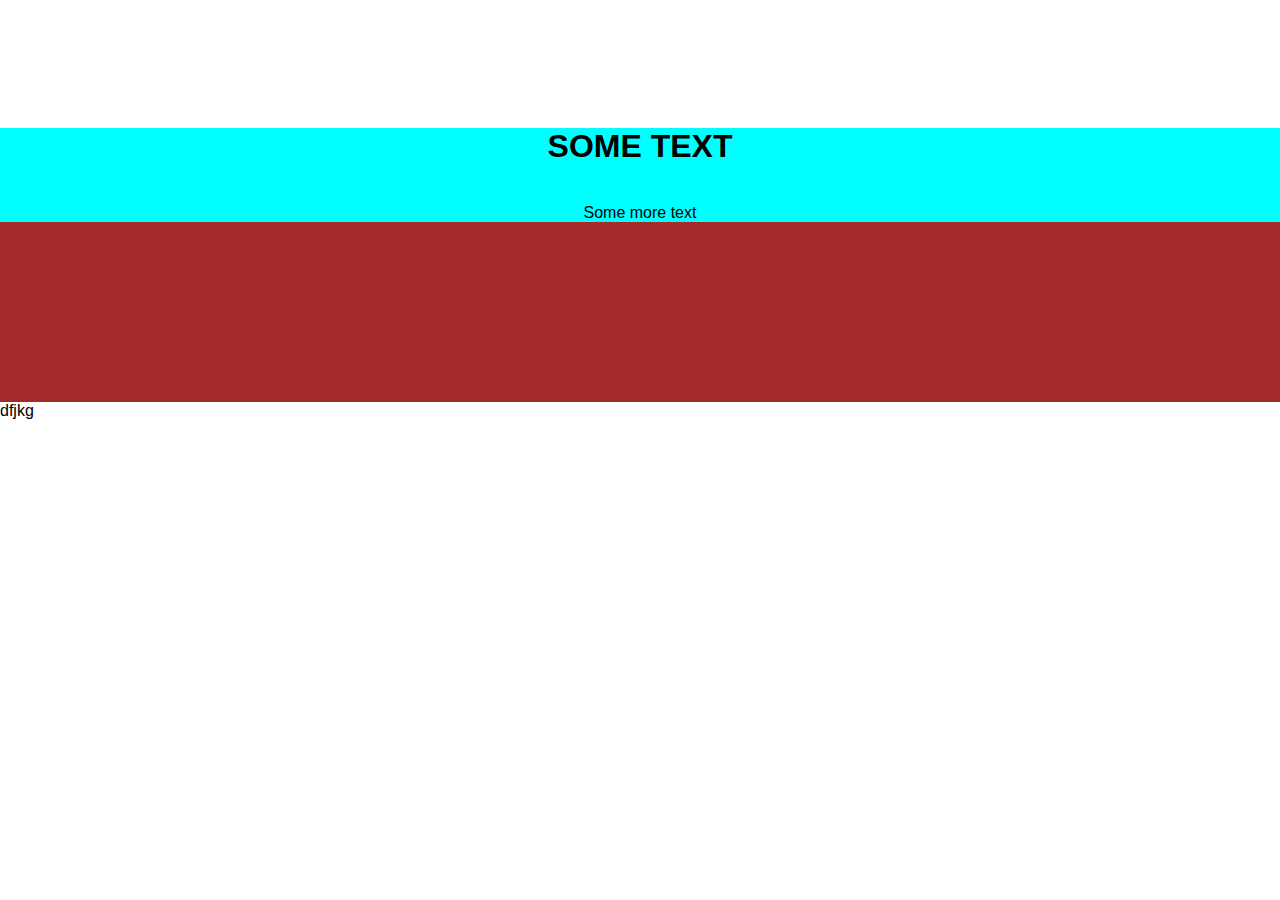
==== index.html @ 2dd83f29 "files upload" ====
<!doctype html>
<html class="no-js" lang="en" dir="ltr">

<head>
    <meta charset="utf-8">
    <meta http-equiv="x-ua-compatible" content="ie=edge">
    <meta name="viewport" content="width=device-width, initial-scale=1.0">
    <title>Sample Project</title>
    <link rel="stylesheet" href="css/normalize.css">
    <link rel="stylesheet" href="css/foundation.css">
    <link rel="stylesheet" href="css/app.css">
</head>

<body>

    <div class=" small-12 columns">
        <div class="centerhome row">
          
           <div class="small-4 small-offset-4 columns"><span> <h1> SOME TEXT</h1> <br> Some more text</span></div>
          
        </div>
        <div class="trial row">

        </div>
        <div class="btmenulink small-1 small-offset-11 columns " >dfjkg</div>
    </div>

    <script src="js/vendor/jquery.js"></script>
    <script src="js/vendor/what-input.js"></script>
    <script src="js/vendor/foundation.js"></script>
    <script src="js/app.js"></script>
</body>

</html>
---- css/app.css ----
.centerhome{
    text-align: center;
margin-top: 10%;
    background-color: aqua;
}; 
.btmenulink.small-1.small-offset-11.columns {
    color: red;
}
.trial{
    height: 180px;
    background-color: brown;
}

@media only screen and (max-width: 768px) {
    .centerhome {
        margin-top: 30%;
    }
}
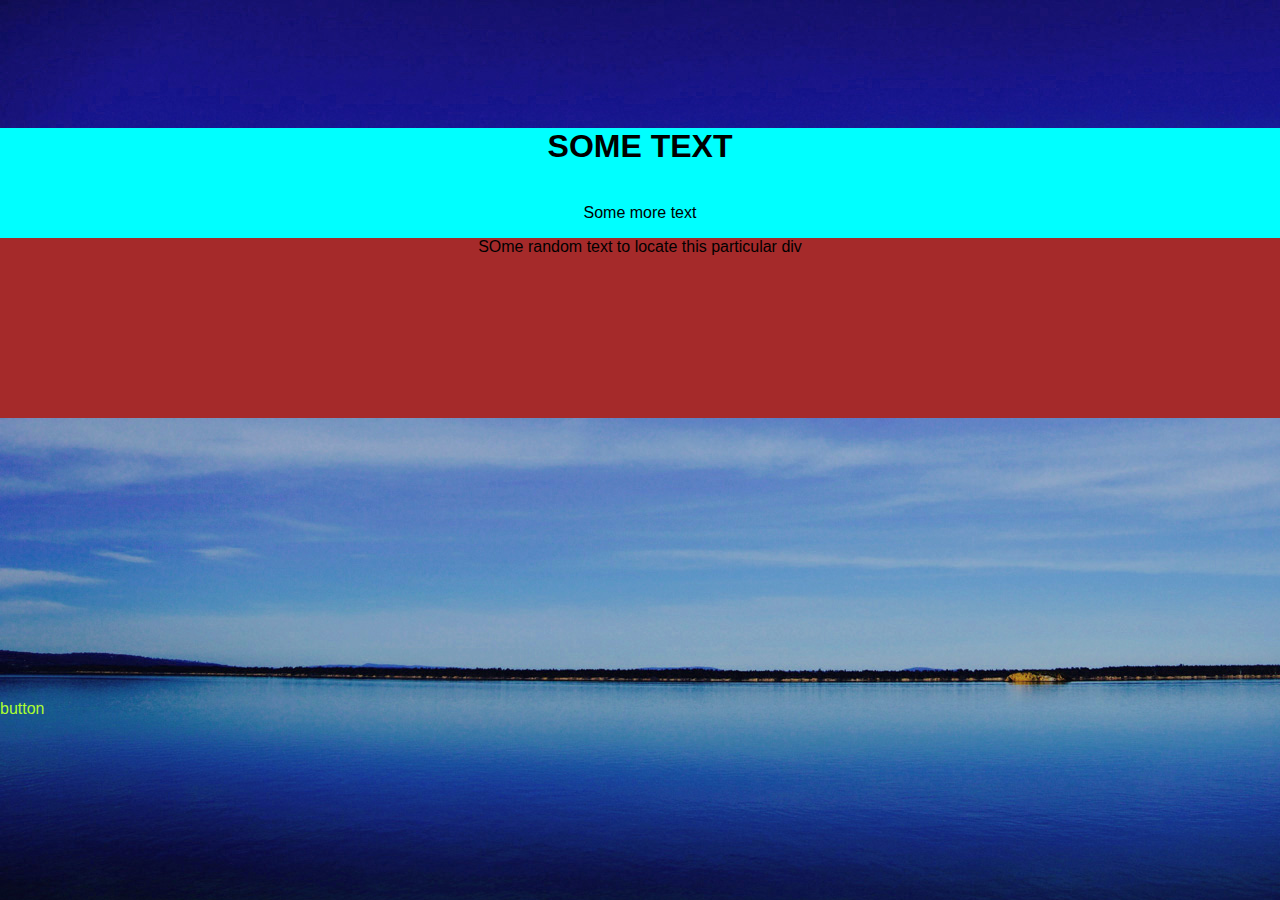
==== commit c7b97fbc: "index page complete!" ====
--- a/index.html
+++ b/index.html
@@ -13,16 +13,18 @@
 
 <body>
 
-    <div class=" small-12 columns">
-        <div class="centerhome row">
-          
-           <div class="small-4 small-offset-4 columns"><span> <h1> SOME TEXT</h1> <br> Some more text</span></div>
-          
+    <div class="container small-12 columns">
+        <div class=" centerhome row">
+            <div class="small-12 large-6 columns">
+                <div class="small-4 small-offset-4 columns"><span> <h1> SOME TEXT</h1> <br> Some more text</span></div>
+            </div>
+            <div class=" trial small-12 large-6 columns">
+                <p>SOme random text to locate this particular div</p>
+            </div>
         </div>
-        <div class="trial row">
-
+        <div class="small-12 columns" id="btn">
+            <div class="btmenulink small-1 small-offset-11 columns ">button</div>
         </div>
-        <div class="btmenulink small-1 small-offset-11 columns " >dfjkg</div>
     </div>
 
     <script src="js/vendor/jquery.js"></script>
--- a/css/app.css
+++ b/css/app.css
@@ -1,18 +1,30 @@
-.centerhome{
+.centerhome {
     text-align: center;
-margin-top: 10%;
+    margin-top: 10%;
     background-color: aqua;
-}; 
-.btmenulink.small-1.small-offset-11.columns {
-    color: red;
 }
-.trial{
+
+#btn{
+    margin-top: 22%;
+    color: greenyellow;
+}
+
+.trial {
     height: 180px;
     background-color: brown;
 }
 
-@media only screen and (max-width: 768px) {
-    .centerhome {
-        margin-top: 30%;
-    }
-}+.center{
+    text-align: center;
+    margin-top: 10%;
+}
+.width{
+    width: 20%;
+}
+.column{
+    text-align: center;
+    color: floralwhite;
+}
+body{
+    background-image: url(../img/1.jpg);
+}
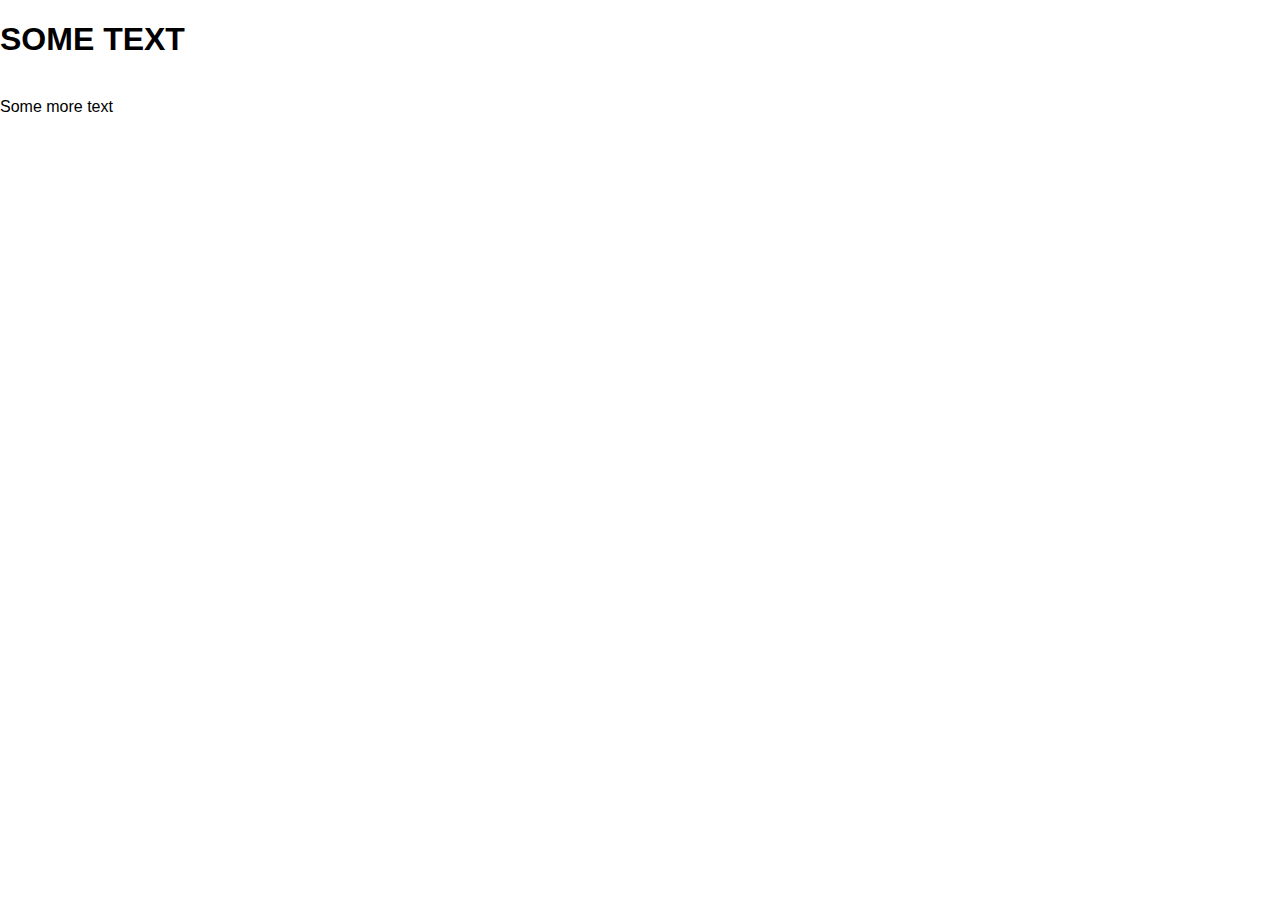
==== commit 03d8e42c: "new index add" ====
--- a/index.html
+++ b/index.html
@@ -13,17 +13,14 @@
 
 <body>
 
-    <div class="container small-12 columns">
-        <div class=" centerhome row">
-            <div class="small-12 large-6 columns">
-                <div class="small-4 small-offset-4 columns"><span> <h1> SOME TEXT</h1> <br> Some more text</span></div>
-            </div>
-            <div class=" trial small-12 large-6 columns">
-                <p>SOme random text to locate this particular div</p>
-            </div>
+    <div class=" small-12 columns">
+        <div class="centerhome row">
+
+           <div class="small-4 small-offset-4 columns"><span> <h1> SOME TEXT</h1> <br> Some more text</span></div>
+
         </div>
-        <div class="small-12 columns" id="btn">
-            <div class="btmenulink small-1 small-offset-11 columns ">button</div>
+        <div class="trial row">
+
         </div>
     </div>
 
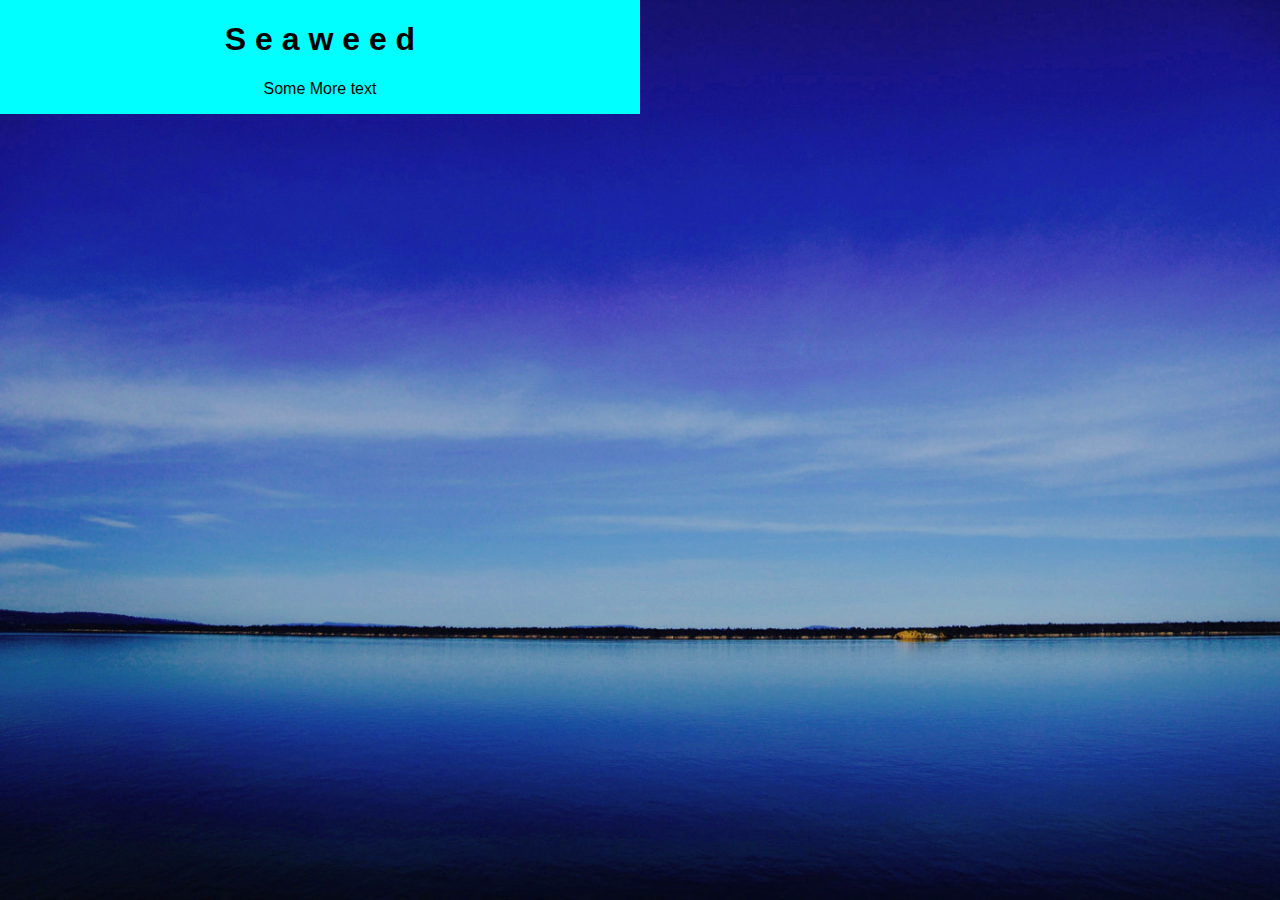
==== commit 92b5e308: "add proper image css" ====
--- a/index.html
+++ b/index.html
@@ -12,21 +12,38 @@
 </head>
 
 <body>
+    <div class="bck ">
 
-    <div class=" small-12 columns">
-        <div class="centerhome row">
 
-           <div class="small-4 small-offset-4 columns"><span> <h1> SOME TEXT</h1> <br> Some more text</span></div>
+<img src="img/1.jpg" alt="" class="bckimage" />
 
+    <div class="  bckmid container small-12 columns">
+        <div class="mdtext centerhome row">
+            <h1 class="landing-header__title" aria-label="Seaweed">
+                <span>S</span>
+                <span>e</span>
+                <span>a</span>
+                <span>w</span>
+                <span>e</span>
+                <span>e</span>
+                <span>d</span>
+            </h1>
+            <p>
+                Some More text
+            </p>
         </div>
-        <div class="trial row">
 
-        </div>
     </div>
-
+    <div class="small-12 columns" id="btn">
+        <div class="btmenulink small-1 small-offset-11 columns ">button</div>
+    </div>
+</div>
     <script src="js/vendor/jquery.js"></script>
     <script src="js/vendor/what-input.js"></script>
     <script src="js/vendor/foundation.js"></script>
+    <script src="js/howler.min.js"></script>
+    <script src="js/imagesloaded.pkgd.min.js"></script>
+    <script src="js/main.js"></script>
     <script src="js/app.js"></script>
 </body>
 
--- a/css/app.css
+++ b/css/app.css
@@ -0,0 +1,63 @@
+.centerhome {
+    text-align: center;
+   position: absolute;
+   margin-top: auto;
+   margin-left: auto;
+   width:100px;
+
+    background-color: aqua;
+}
+
+#btn{
+    margin-top: 22%;
+    color: greenyellow;
+}
+
+.trial {
+    height: 180px;
+    background-color: brown;
+}
+
+.center{
+    text-align: center;
+    margin-top: 10%;
+}
+.width{
+    width: 20%;
+}
+.column{
+    text-align: center;
+    color: floralwhite;
+}
+.bck{
+    position: relative;
+     text-align:center;
+}
+.bckmid{
+  display: table;
+   margin-right: auto;
+   margin-left: auto;
+
+}
+.mdtext{
+    left: 0;
+    position:absolute;
+    text-align:center;
+    top: 0;
+    width: 100%;
+    text-align: center;
+    width: 50%;
+  margin: 0 auto;
+}
+.bckimage{
+   display: block;
+   position: absolute;
+   overflow: hidden;
+
+   pointer-events: none;
+      width: auto;
+      height: auto;
+      width: 100%;
+      height: 100vh;
+      background-repeat: no-repeat;
+}
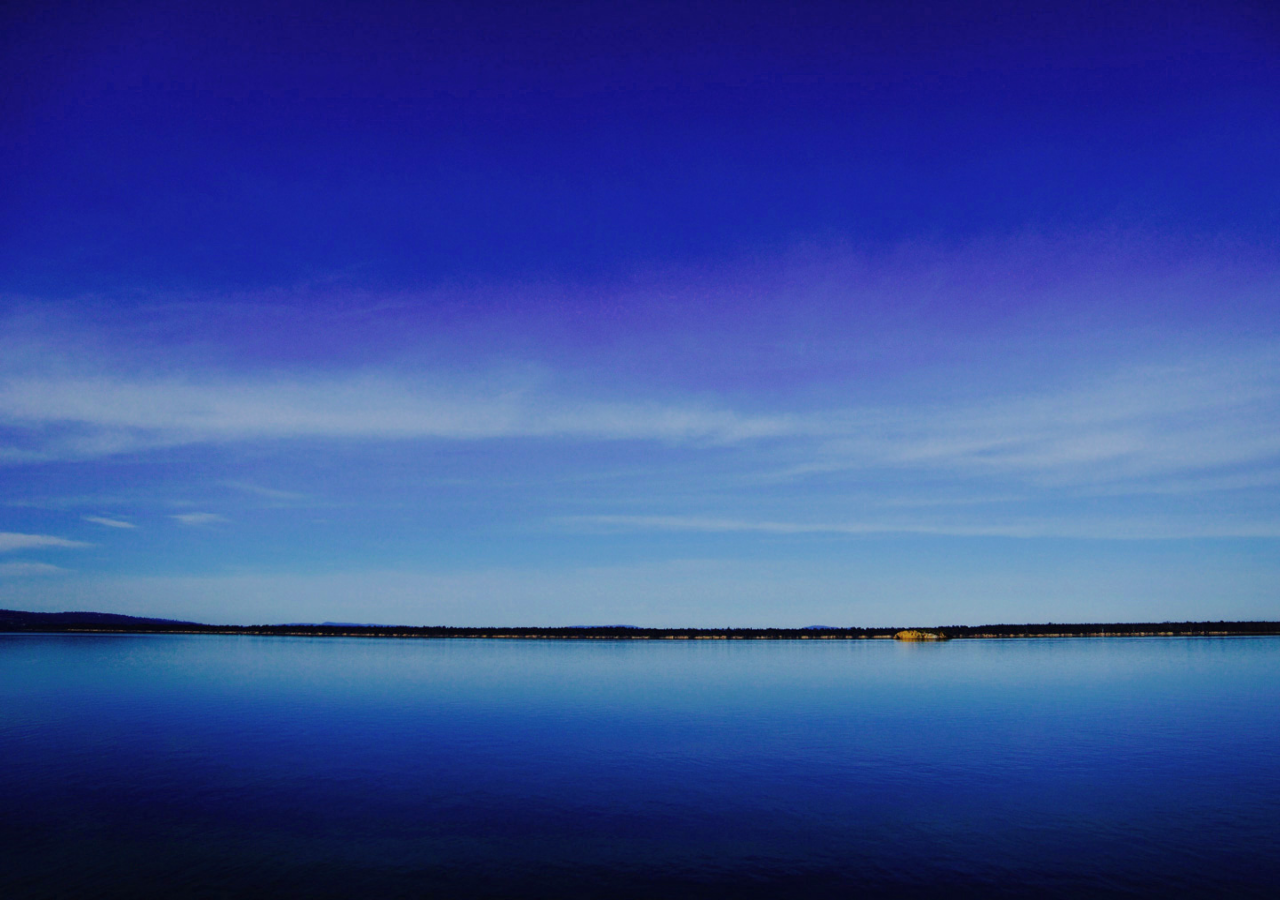
==== commit b800a34b: "sort out index.html" ====
--- a/index.html
+++ b/index.html
@@ -1,50 +1,58 @@
 <!doctype html>
 <html class="no-js" lang="en" dir="ltr">
 
-<head>
-    <meta charset="utf-8">
-    <meta http-equiv="x-ua-compatible" content="ie=edge">
-    <meta name="viewport" content="width=device-width, initial-scale=1.0">
-    <title>Sample Project</title>
-    <link rel="stylesheet" href="css/normalize.css">
-    <link rel="stylesheet" href="css/foundation.css">
-    <link rel="stylesheet" href="css/app.css">
-</head>
+    <head>
+        <meta charset="utf-8">
+        <meta http-equiv="x-ua-compatible" content="ie=edge">
+        <meta name="viewport" content="width=device-width, initial-scale=1.0">
+        <title>Sample Project</title>
+        <link rel="stylesheet" href="css/normalize.css">
+        <link rel="stylesheet" href="css/foundation.css">
+        <link rel="stylesheet" href="css/app.css">
+    </head>
 
-<body>
-    <div class="bck ">
+    <body>
+
+        <div class="bck ">
+
+            <img src="img/1.jpg" alt="" class="bckimage"/>
+
+            <div class="bckmid container small-12 columns">
+
+                <header class="landing-header">
+                    <h1 class="landing-header__title" aria-label="Seaweed">
+                        <span>S</span>
+                        <span>o</span>
+                        <span>m</span>
+                        <span>e</span>
+                        <span>t</span>
+                        <span>e</span>
+                        <span>x</span>
+                        <span>t</span>
+                    </h1>
+                    <p class="landing-header__tagline">Some other text</p>
+                </header>
 
 
-<img src="img/1.jpg" alt="" class="bckimage" />
-
-    <div class="  bckmid container small-12 columns">
-        <div class="mdtext centerhome row">
-            <h1 class="landing-header__title" aria-label="Seaweed">
-                <span>S</span>
-                <span>e</span>
-                <span>a</span>
-                <span>w</span>
-                <span>e</span>
-                <span>e</span>
-                <span>d</span>
-            </h1>
-            <p>
-                Some More text
-            </p>
+            </div>
+            <div class="small-12 columns" id="btn">
+                <div class="btmenulink small-1 small-offset-11 columns ">button</div>
+            </div>
+            <div class="loader">
+                <svg class="loader__img" viewBox="0 0 100 100" width="100px" height="100px">
+                    <circle class="loader__circle" cx="22.8" cy="77.6" r="16.5"/>
+                    <circle class="loader__circle" cx="52.2" cy="82.9" r="6.5"/>
+                    <circle class="loader__circle" cx="79.8" cy="69.8" r="13.1"/>
+                </svg>
+            </div>
         </div>
-
-    </div>
-    <div class="small-12 columns" id="btn">
-        <div class="btmenulink small-1 small-offset-11 columns ">button</div>
-    </div>
-</div>
-    <script src="js/vendor/jquery.js"></script>
-    <script src="js/vendor/what-input.js"></script>
-    <script src="js/vendor/foundation.js"></script>
-    <script src="js/howler.min.js"></script>
-    <script src="js/imagesloaded.pkgd.min.js"></script>
-    <script src="js/main.js"></script>
-    <script src="js/app.js"></script>
-</body>
+        <script src="js/vendor/jquery.js"></script>
+        <script src="js/vendor/what-input.js"></script>
+        <script src="js/vendor/foundation.js"></script>
+        <script src="js/howler.min.js"></script>
+        <script src="js/imagesloaded.pkgd.min.js"></script>
+        <script src="js/main.js"></script>
+        <script src="js/app.js"></script>
+    </body>
 
 </html>
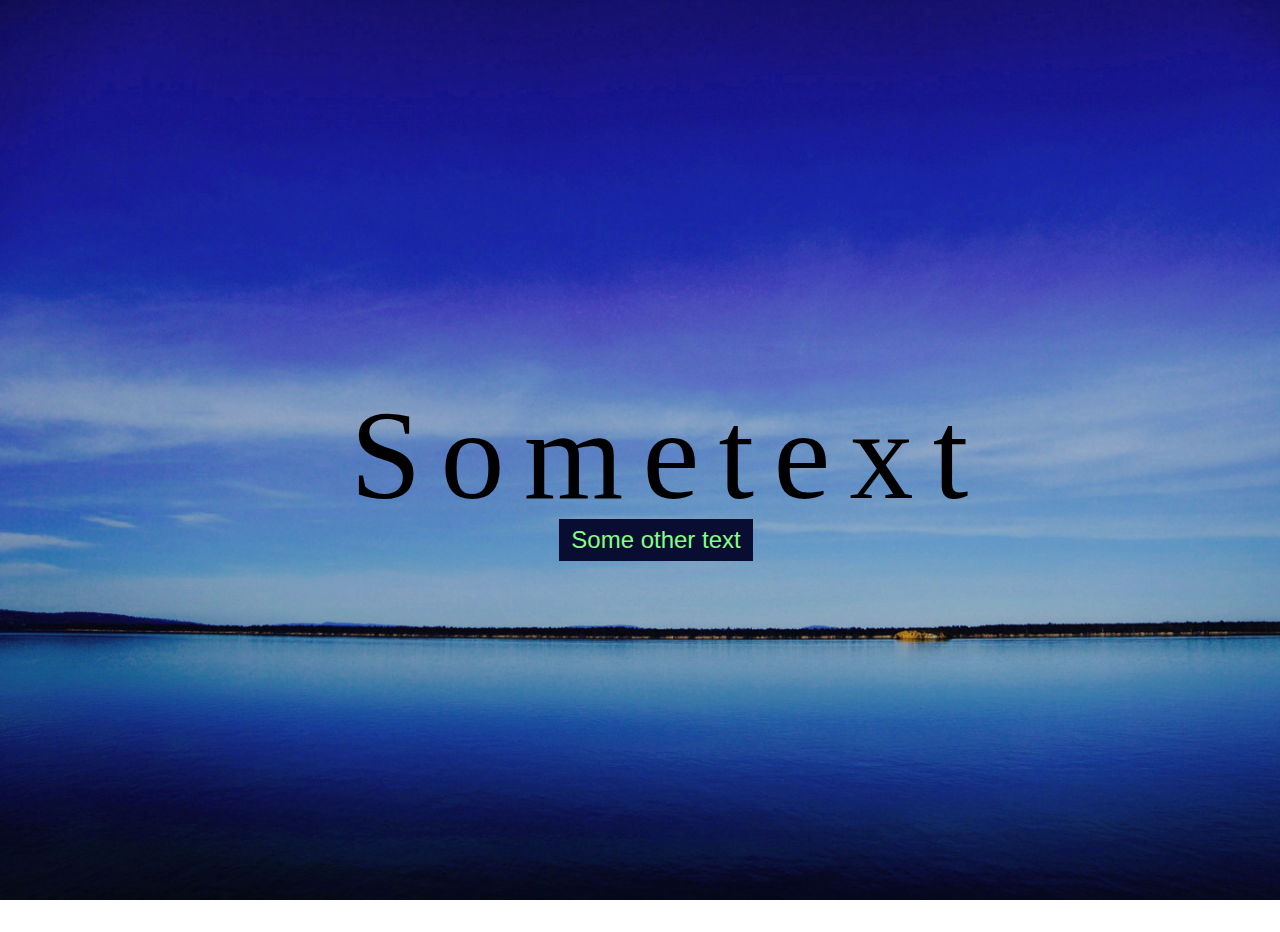
==== commit 53d7dae3: "test on new account" ====
--- a/index.html
+++ b/index.html
@@ -33,7 +33,6 @@
                     <p class="landing-header__tagline">Some other text</p>
                 </header>
 
-
             </div>
             <div class="small-12 columns" id="btn">
                 <div class="btmenulink small-1 small-offset-11 columns ">button</div>
--- a/css/app.css
+++ b/css/app.css
@@ -40,14 +40,12 @@
 
 }
 .mdtext{
-    left: 0;
+    left: 10%;
     position:absolute;
     text-align:center;
-    top: 0;
-    width: 100%;
+    margin-top: 25%;
+    width: 80%;
     text-align: center;
-    width: 50%;
-  margin: 0 auto;
 }
 .bckimage{
    display: block;
@@ -61,3 +59,98 @@
       height: 100vh;
       background-repeat: no-repeat;
 }
+/**landing /
+**/
+
+.landing--above {
+	background-position: 50% 100%;
+}
+
+.landing--beneath {
+	background-position: 50% 0%;
+}
+
+.landing-header {
+	position: absolute;
+	top: 0;
+	left: 0;
+	display: -webkit-flex;
+	display: -ms-flexbox;
+	display: flex;
+	-webkit-flex-direction: column;
+	-ms-flex-direction: column;
+	flex-direction: column;
+	-webkit-justify-content: center;
+	-ms-flex-pack: center;
+	justify-content: center;
+	-webkit-align-items: center;
+	-ms-flex-align: center;
+	align-items: center;
+	width: 100vw;
+	height: 100vh;
+	padding: 1em;
+	text-align: center;
+}
+
+.landing-header__title {
+	font-family: 'Vidaloka', serif;
+	font-size: 8em;
+	font-weight: 400;
+	line-height: 1;
+	margin: 0.15em 0 0;
+	letter-spacing: -0.05em;
+	pointer-events: none;
+}
+
+.landing-header__tagline {
+	font-size: 1.5em;
+	padding: 0 0.5em;
+	font-weight: 500;
+	line-height: 1.75;
+	max-width: 500px;
+	margin: 0 auto;
+	color: #84ff84;
+	background: #090d31;
+}
+
+.button {
+	margin: 0;
+	padding: 0;
+	color: #fff;
+	border: none;
+	background: none;
+	width: 4em;
+	height: 4em;
+}
+
+.button:hover {
+	color: #84ff84;
+}
+
+.button:focus {
+	outline: none;
+}
+
+.button--trigger {
+	position: absolute;
+	right: 0em;
+	bottom: 0em;
+}
+
+.no-js .button--trigger {
+	display: none;
+}
+
+.button--sound {
+	position: absolute;
+	right: 0em;
+	top: 0em;
+}
+
+.button--sound-off .icon--shown {
+	display: none;
+}
+
+.button--sound-off .icon--hidden {
+	display: block;
+}
